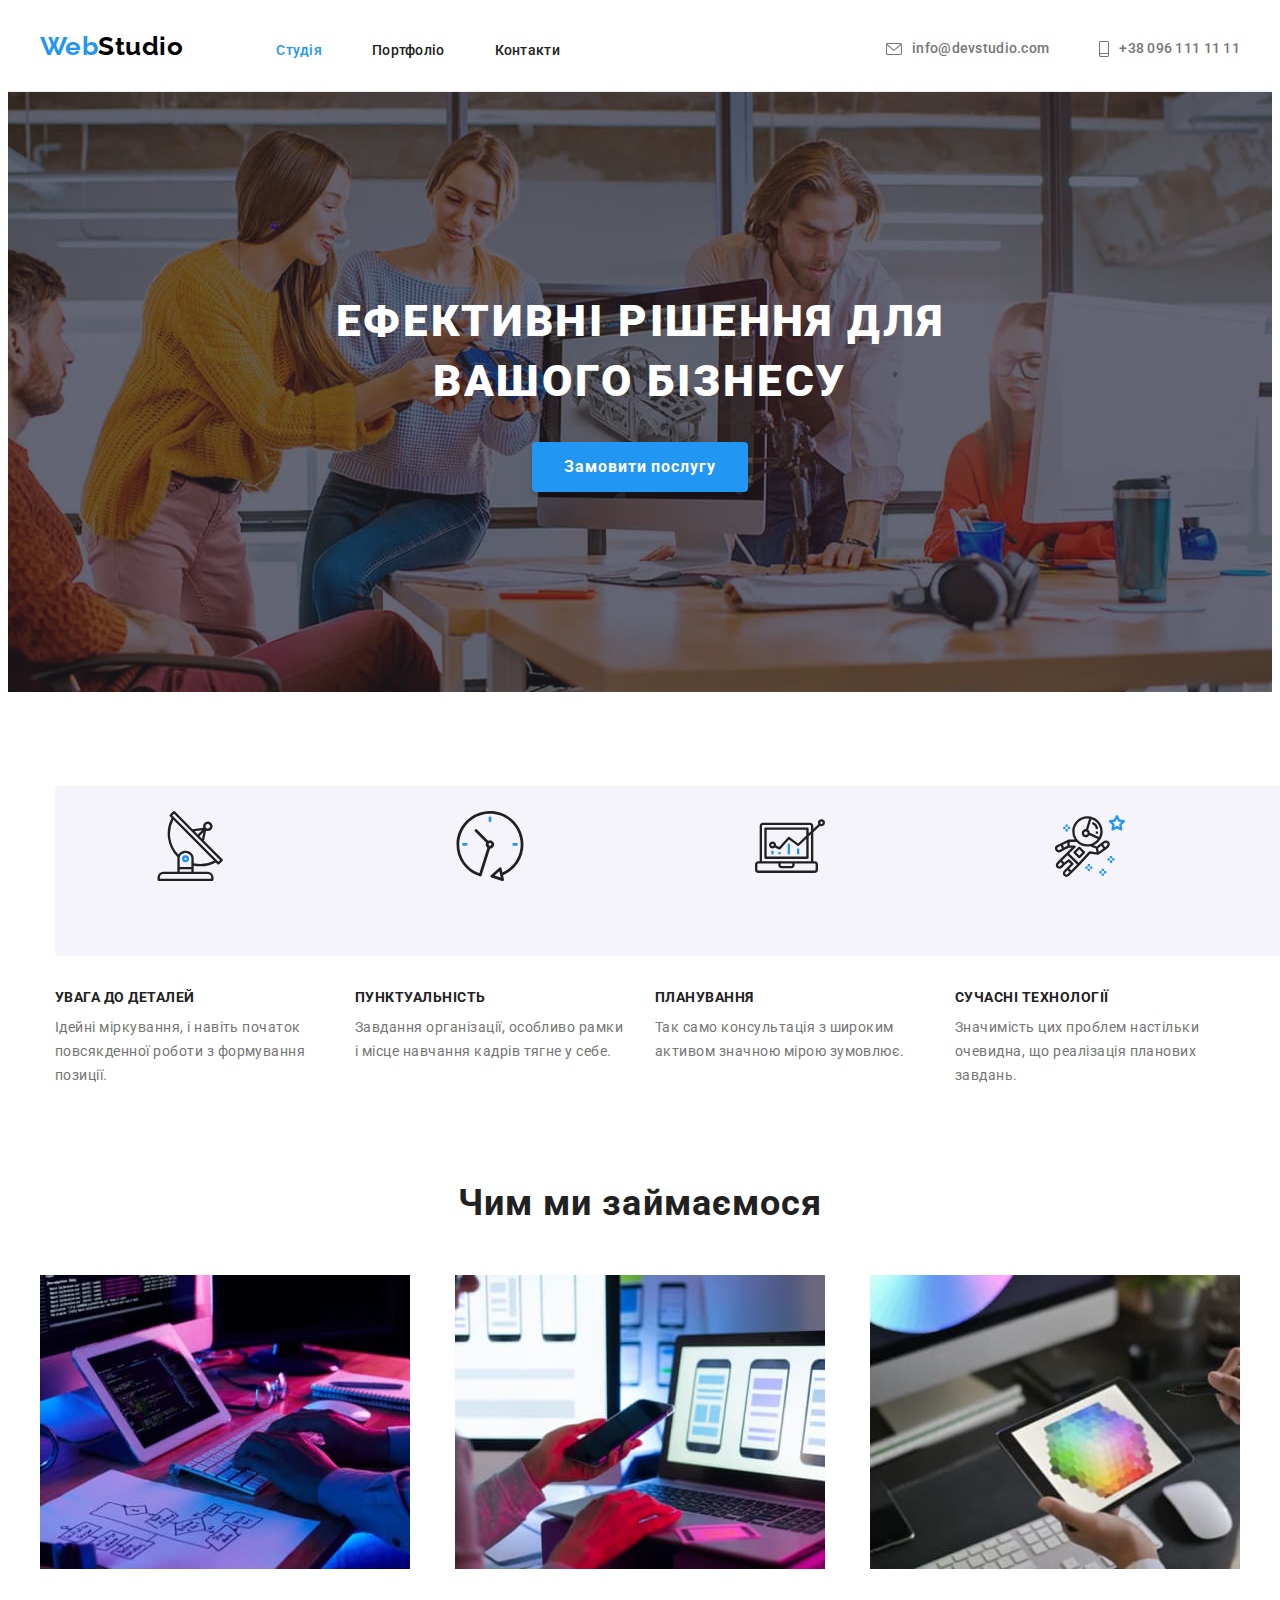
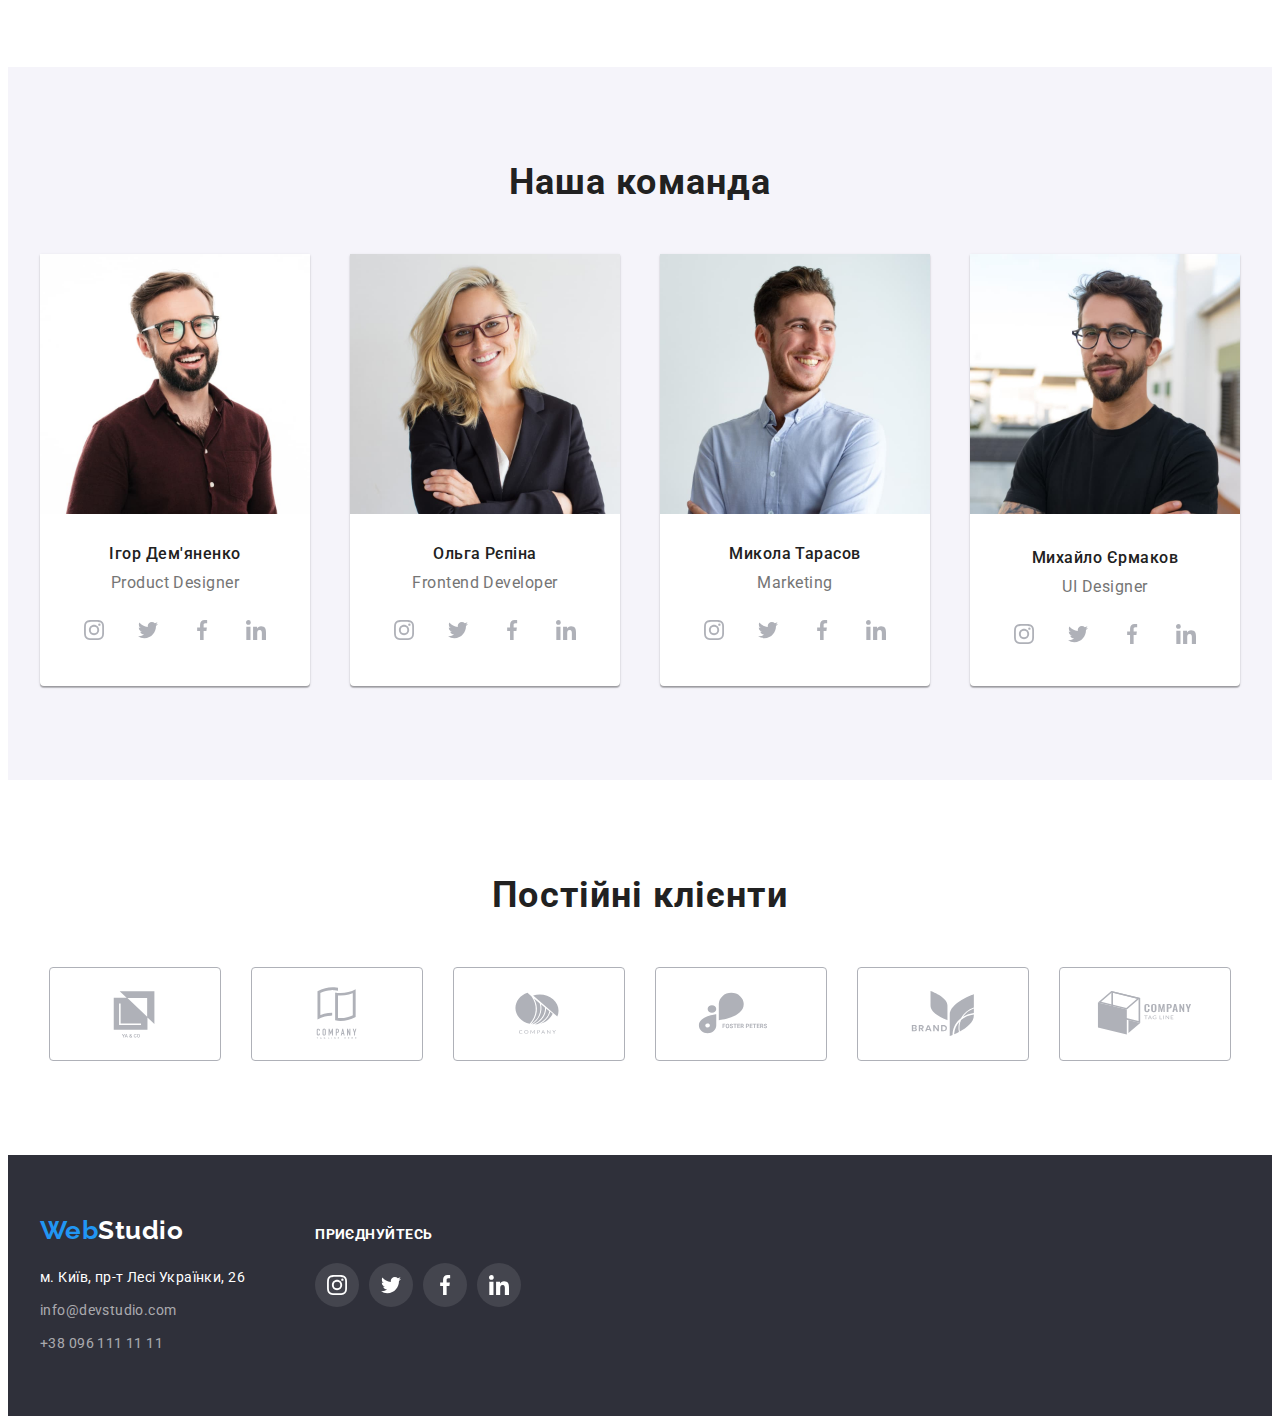
==== index.html @ 5b0006c1 "Копіює матеріали з попереднього завдання" ====
<!DOCTYPE html>
<html lang="uk">
  <head>
    <meta charset="UTF-8" />
    <meta http-equiv="X-UA-Compatible" content="IE=edge" />
    <meta name="viewport" content="width=device-width, initial-scale=1.0" />
    <title>WebStudio</title>
    <link rel="preconnect" href="https://fonts.googleapis.com" />
    <link rel="preconnect" href="https://fonts.gstatic.com" crossorigin />
    <link
      href="https://fonts.googleapis.com/css2?family=Raleway:wght@700&family=Roboto:wght@400;500;700&display=swap"
      rel="stylesheet"
    />
    <link
      rel="stylesheet"
      href="https://cdnjs.cloudflare.com/ajax/libs/modern-normalize/1.1.0/modern-normalize.min.css"
      integrity="sha512-wpPYUAdjBVSE4KJnH1VR1HeZfpl1ub8YT/NKx4PuQ5NmX2tKuGu6U/JRp5y+Y8XG2tV+wKQpNHVUX03MfMFn9Q=="
      crossorigin="anonymous"
      referrerpolicy="no-referrer"
    />
    <link rel="stylesheet" href="./css/common.css" />
    <link rel="stylesheet" href="./css/styles.css" />
  </head>
  <body>
    <header class="header">
      <div class="container main-header">
            <a href="./index.html" lang="en" class="logo list link"
              ><span class="logo-part">Web</span>Studio</a
            >
            <nav>
            <ul class="list link site-nav">
              <li class="item">
                <a href="./index.html" class="list link nav-list current">Студія</a>
              </li>
              <li class="item">
                <a href="./portfolio.html" class="list link nav-list">Портфоліо</a>
              </li>
              <li class="item"><a href="#" class="list link nav-list">Контакти</a></li>
            </ul>
          </nav>
          <ul class="list link site-nav sive-nav-contact">
            <li class="item list-item">
              <a href="mailto:info@devstudio.com"
                class="list link nav-list contacts"
                > <svg class="icons-contact" width="16" height="12">
                  <use href="./images/icomoon/icons.svg#icon-mail"></use>
                </svg> 
                info@devstudio.com</a
              >
            </li>
            <li class="item">
              <a href="tel:+380961111111" class="list link nav-list contacts"
                >
                <svg class="icons-contact" width="10" height="16">
                  <use href="./images/icomoon/icons.svg#icon-tel"></use>
                </svg>
                +38 096 111 11 11</a
              >
            </li>
          </ul>
      </div>
    </header>
    <main>
      <section class="hero">
        <h1 class="hero-title">Ефективні рішення для вашого бізнесу</h1>
        <button type="button" class="button">Замовити послугу</button>
      </section>
      <section class="section-feature">
        <div class="container">
          <h2 class="visually-hidden">Особливості</h2>
        <ul class="list link main-features">
          <li class="main-features-list">
            <svg class="icons-features" >
              <use href="./images/icomoon/icons.svg#icon-antenna" width="70" height="70"></use>
            </svg>
            <h3 class="features-title">Увага до деталей</h3>
            <p class="features-text">
              Ідейні міркування, і навіть початок повсякденної роботи з
              формування позиції.
            </p>
          </li>
          <li class="main-features-list">
            <svg class="icons-features">
              <use href="./images/icomoon/icons.svg#icon-clock" width="70" height="70"></use>
            </svg>
            <h3 class="features-title">Пунктуальність</h3>
            <p class="features-text">
              Завдання організації, особливо рамки і місце навчання кадрів тягне
              у себе.
            </p>
          </li>
          <li class="main-features-list">
            <svg class="icons-features">
              <use href="./images/icomoon/icons.svg#icon-diagram" width="70" height="70"></use>
            </svg>
            <h3 class="features-title">Планування</h3>
            <p class="features-text">
              Так само консультація з широким активом значною мірою зумовлює.
            </p>
          </li>
          <li class="main-features-list">
            <svg class="icons-features">
              <use href="./images/icomoon/icons.svg#icon-astronaut" width="70" height="70"></use>
            </svg>
            <h3 class="features-title">Сучасні технології</h3>
            <p class="features-text">
              Значимість цих проблем настільки очевидна, що реалізація планових
              завдань.
            </p>
          </li>
        </ul>
        </div>
      </section>
      <section class=" main-work">
        <div class="container">
          <h2 class="work">Чим ми займаємося</h2>
        <ul class="list link work-list">
          <li>
            <img src="./images/main/box1.jpg" alt="Друк-на-клавіатура" width="370" />
          </li>
          <li>
            <img src="./images/main/box2.jpg" alt="Телефон-в-руці" width="370" />
          </li>
          <li>
            <img src="./images/main/box3.jpg" alt="Зображення-на-планшеті" width="370" />
          </li>
        </ul>
        </div>
      </section>
      <section class="section-work">
        <div class="container">
          <h2 class="work">Наша команда</h2>
          <ul class="list link main-team">
            <li class="section-list">
              <img
                src="./images/main/img1.jpg"
                alt="Ігор Дем'яненко" 
                width="270" class="photo-team"
              />
            <div class="general">
                <h3 class="team">Ігор Дем'яненко</h3>
                <p lang="en" class="team-position">Product Designer</p>
            <ul   class="list icons-team-list">
              <li class="icons-team-item">
                <a class="icons-team-link" href="#">
                  <svg class="icons-team" width="20" height="20">
                    <use href="./images/icomoon/icons.svg#icon-instagram">
                    </use>
                  </svg>
                </a>
              </li>
              <li class="icons-team-item">
                <a class="icons-team-link" href="#">
                  <svg class="icons-team" width="20" height="20">
                    <use href="./images/icomoon/icons.svg#icon-twitter">
                    </use>
                  </svg>
                </a>
              </li>
              <li class="icons-team-item">
                <a class="icons-team-link" href="#">
                  <svg class="icons-team" width="20" height="20">
                    <use href="./images/icomoon/icons.svg#icon-facebook">
                    </use>
                  </svg> 
                </a>
              </li>
              <li class="icons-team-item">
                <a class="icons-team-link" href="#">
                  <svg class="icons-team" width="20" height="20">
                    <use href="./images/icomoon/icons.svg#icon-linkedin">
                    </use>
                  </svg> 
                </a>
              </li>  
            </ul>
            </div>
           
            </li>
            <li class="section-list">
              <img
                src="./images/main/img2.jpg"
                alt="Ольга Рєпіна"
                width="270" class="photo-team"
              />
              <div class="general">
                <h3 class="team">Ольга Рєпіна</h3>
                <p lang="en" class="team-position">Frontend Developer</p>
                <ul   class="list icons-team-list">
                  <li class="icons-team-item">
                    <a class="icons-team-link" href="#">
                      <svg class="icons-team" width="20" height="20">
                        <use href="./images/icomoon/icons.svg#icon-instagram">
                        </use>
                      </svg>
                    </a>
                  </li>
                  <li class="icons-team-item">
                    <a class="icons-team-link" href="#">
                      <svg class="icons-team" width="20" height="20">
                        <use href="./images/icomoon/icons.svg#icon-twitter">
                        </use>
                      </svg>
                    </a>
                  </li>
                  <li class="icons-team-item">
                    <a class="icons-team-link" href="#">
                      <svg class="icons-team" width="20" height="20">
                        <use href="./images/icomoon/icons.svg#icon-facebook">
                        </use>
                      </svg> 
                    </a>
                  </li>
                  <li class="icons-team-item">
                    <a class="icons-team-link" href="#">
                      <svg class="icons-team" width="20" height="20">
                        <use href="./images/icomoon/icons.svg#icon-linkedin">
                        </use>
                      </svg> 
                    </a>
                  </li>  
                </ul>
              </div>
            </li>
            <li class="section-list">
              <img
                src="./images/main/img3.jpg"
                alt="Микола Тарасов"
                width="270" class="photo-team"
              />
              <div class="general">
                <h3 class="team">Микола Тарасов</h3>
                <p lang="en" class="team-position">Marketing</p>
                <ul   class="list icons-team-list">
                  <li class="icons-team-item">
                    <a class="icons-team-link" href="#">
                      <svg class="icons-team" width="20" height="20">
                        <use href="./images/icomoon/icons.svg#icon-instagram">
                        </use>
                      </svg>
                    </a>
                  </li>
                  <li class="icons-team-item">
                    <a class="icons-team-link" href="#">
                      <svg class="icons-team" width="20" height="20">
                        <use href="./images/icomoon/icons.svg#icon-twitter">
                        </use>
                      </svg>
                    </a>
                  </li>
                  <li class="icons-team-item">
                    <a class="icons-team-link" href="#">
                      <svg class="icons-team" width="20" height="20">
                        <use href="./images/icomoon/icons.svg#icon-facebook">
                        </use>
                      </svg> 
                    </a>
                  </li>
                  <li class="icons-team-item">
                    <a class="icons-team-link" href="#">
                      <svg class="icons-team" width="20" height="20">
                        <use href="./images/icomoon/icons.svg#icon-linkedin">
                        </use>
                      </svg> 
                    </a>
                  </li>  
                </ul>
              </div>
            </li>
            <li class="section-list">
              <img
                src="./images/main/img4.jpg"
                alt="Михайло Єрмаков"
                width="270"
              />
              <div class="general">
                <h3 class="team">Михайло Єрмаков</h3>
                <p lang="en" class="team-position">UI Designer</p>
                <ul   class="list icons-team-list">
                  <li class="icons-team-item">
                    <a class="icons-team-link" href="#">
                      <svg class="icons-team" width="20" height="20">
                        <use href="./images/icomoon/icons.svg#icon-instagram">
                        </use>
                      </svg>
                    </a>
                  </li>
                  <li class="icons-team-item">
                    <a class="icons-team-link" href="#">
                      <svg class="icons-team" width="20" height="20">
                        <use href="./images/icomoon/icons.svg#icon-twitter">
                        </use>
                      </svg>
                    </a>
                  </li>
                  <li class="icons-team-item">
                    <a class="icons-team-link" href="#">
                      <svg class="icons-team" width="20" height="20">
                        <use href="./images/icomoon/icons.svg#icon-facebook">
                        </use>
                      </svg> 
                    </a>
                  </li>
                  <li class="icons-team-item">
                    <a class="icons-team-link" href="#">
                      <svg class="icons-team" width="20" height="20">
                        <use href="./images/icomoon/icons.svg#icon-linkedin">
                        </use>
                      </svg> 
                    </a>
                  </li>  
                </ul>
              </div>
            </li>
          </ul>
        </div>
      </section>
      <section class="section-clients">
        <div class="container">
          <h2 class="work">Постійні клієнти</h2> 
          <ul class="list icons-clients-list">
            <li>
              <a class="icons-clients-link" href="#">
                <svg class="icons-clients">
                  <use href="./images/icomoon/icons.svg#icon-client1"></use>
                </svg>
              </a>
            </li>
            <li>
              <a class="icons-clients-link" href="#">
                <svg class="icons-clients">
                  <use href="./images/icomoon/icons.svg#icon-client2"></use>
                </svg>
              </a>
            </li>
            <li>
              <a class="icons-clients-link" href="#">
                <svg class="icons-clients">
                  <use href="./images/icomoon/icons.svg#icon-client3"></use>
                </svg>
              </a>
            </li>
            <li>
              <a class="icons-clients-link" href="#">
                <svg class="icons-clients">
                  <use href="./images/icomoon/icons.svg#icon-client4"></use>
                </svg>
              </a>
            </li>
            <li>
              <a class="icons-clients-link" href="#">
                <svg class="icons-clients">
                  <use href="./images/icomoon/icons.svg#icon-client5"></use>
                </svg>
              </a>
            </li>
            <li>
              <a class="icons-clients-link" href="#">
                <svg class="icons-clients">
                  <use href="./images/icomoon/icons.svg#icon-client6"></use>
                </svg>
              </a>
            </li>
          </ul>
        </div>
      </section>
    </main>
    <footer class="footer">
      <div class="container box-flex">
            <div>
              <a href="./index.html" lang="en" class="logo-footer-part list link logo-footer"
              ><span class="logo-part">Web</span>Studio</a
            >
            <address class="main-address">
              <ul class="list link">
                <li>
                  <a
                    href="https://goo.gl/maps/CPtrU1FHBa2aNyZL9"
                    target="_blank"
                    rel="noopener noreferrer"
                    class="address list link"
                    >м. Київ, пр-т Лесі Українки, 26</a
                  >
                </li>
                <li class="mail-tel">
                  <a
                    href="mailto:info@devstudio.com"
                    class="list link address address-contacts"
                    >info@devstudio.com</a
                  >
                </li>
                <li class="mail-tel">
                  <a
                    href="tel:+380961111111"
                    class="list link address address-contacts tel-footer"
                    >+38 096 111 11 11</a
                  >
                </li>
              </ul>
            </address>
            </div>
         <div class="support">
            <h3 class="footer-title">приєднуйтесь</h3>
                <ul   class="list icons-team-list-footer">
                  <li class="icons-team-item">
                    <a class="icons-team-link icons-team-link-footer" href="#">
                      <svg class="icons-team icons-footer" width="20" height="20">
                        <use href="./images/icomoon/icons.svg#icon-instagram">
                        </use>
                      </svg>
                    </a>
                  </li>
                  <li class="icons-team-item">
                    <a class="icons-team-link icons-team-link-footer" href="#">
                      <svg class="icons-team icons-footer" width="20" height="20">
                        <use href="./images/icomoon/icons.svg#icon-twitter">
                        </use>
                      </svg>
                    </a>
                  </li>
                  <li class="icons-team-item">
                    <a class="icons-team-link icons-team-link-footer" href="#">
                      <svg class="icons-team icons-footer" width="20" height="20">
                        <use href="./images/icomoon/icons.svg#icon-facebook">
                        </use>
                      </svg> 
                    </a>
                  </li>
                  <li class="icons-team-item">
                    <a class="icons-team-link icons-team-link-footer" href="#">
                      <svg class="icons-team icons-footer" width="20" height="20">
                        <use href="./images/icomoon/icons.svg#icon-linkedin">
                        </use>
                      </svg> 
                    </a>
                  </li>  
                </ul>
         </div>
        </div>
    </footer>
  </body>
</html>
---- css/common.css ----
/* :root {
  --primary-text-color: #212121;
  --secondary-text-color: #757575;
  --accent-color: #2196f3;
  --primary-bgc: #ffffff;
  --secondary-bgc: #2f303a;
  --logo-part-color: #000000;
}

body {
  font-family: "Roboto", sans-serif;
  background: var(--primary-bgc);
  letter-spacing: 0.03em;
}

.list {
  list-style: none;
  padding: 0;
  margin: 0;
}

.link {
  text-decoration: none;
}

h1,
h2,
h3,
h4,
h5,
h6,
p {
  margin-top: 0;
  margin-bottom: 0;
}


.container {
  width: 1200px;
  padding-left: 15px;
  padding-right: 15px;
  margin: 0 auto;
}

.header {
  border-bottom: 1px solid #ECECEC;

.main-header {
  display: flex;
  align-items: baseline;

}

.logo {
  font-family: "Raleway", sans-serif;
  font-weight: 700;
  font-size: 26px;
  line-height: 1.2;
  color: var(--logo-part-color);
  margin-right: 93px;
}

.logo-part {
  color: var(--accent-color);
}

.site-nav {
  display: flex;
  padding: 32px 0;
}

.nav-list {
  font-weight: 500;
  font-size: 14px;
  line-height: 1.14;
  letter-spacing: 0.02em;
  color: var(--primary-text-color);
}

.nav-list:hover,
.nav-list:focus {
  color: var(--accent-color);
}

.nav-list.current {
  color: var(--accent-color);
}

.site-nav > .item + .item {
  margin-left: 50px;
}

.sive-nav-contact {
  margin-left: auto;
}

.list-item {
  display: flex;
}

.icons-contact {
  margin-right: 10px;
  cursor: pointer;
  fill: var(--secondary-text-color);
}

.contacts:hover,
.contacts:focus {
  color: var(--accent-color);
}

.contacts:hover .icons-contact,
.contacts:focus .icons-contact {
  fill: currentColor;
}

.contacts {
  display: flex;
  align-items: center;
  justify-content: center;
  color: var(--secondary-text-color);
}

.icons-team-link {
  width: 44px;
  height: 44px;
  border-radius: 50%;
  display: flex;
  align-items: center;
  justify-content: center;
  fill: #AFB1B8;
}

.icons-team-link:hover,
.icons-team-link:focus {
  background-color: var(--accent-color);
  fill: var(--primary-bgc);
}

.footer {
  display: flex;
  background-color: var(--secondary-bgc);
  padding: 60px 0;
}

.logo-footer {
  display: block;
  font-family: "Raleway", sans-serif;
  font-weight: 700;
  font-size: 26px;
  line-height: 1.2;
  color: var(--logo-part-color);
}

.logo-footer-part {
  color: var(--primary-bgc);
}

.main-address {
  margin-top: 20px;
}

.address {
  display: inline-block;
  font-style: normal;
  font-size: 14px;
  line-height: 1.71;
  letter-spacing: 0.03em;
  color: var(--primary-bgc);
}

.mail-tel {
  display: inline-block;
  display: flex;
  margin-top: 9px;
}

.address:hover,
.address:focus {
  color: var(--accent-color);
}

.address-contacts {
  color: rgba(255, 255, 255, 0.6);
}

.tel-footer {
  display: inline-block;
}

.icons-team-list-footer {
  display: flex;
  gap: 10px;
  padding-top: 20px;
  }

.footer-title {
font-weight: 700;
font-size: 14px;
line-height: 1.14;
text-transform: uppercase;
color: var(--primary-bgc);
}

.icons-team-link-footer {
  background-color:  rgba(255, 255, 255, 0.1);;
}

.icons-footer {
fill: var(--primary-bgc);
}

.box-flex {
  display: flex;
  align-items: baseline;
}

.support {
  margin-left: 70px;
}
---- css/styles.css ----
:root {
  --primary-text-color: #212121;
  --secondary-text-color: #757575;
  --accent-color: #2196f3;
  --primary-bgc: #ffffff;
  --secondary-bgc: #2f303a;
  --logo-part-color: #000000;
}

body {
  font-family: "Roboto", sans-serif;
  background: var(--primary-bgc);
  letter-spacing: 0.03em;
}

.list {
  list-style: none;
  padding: 0;
  margin: 0;
}

.link {
  text-decoration: none;
}

h1,
h2,
h3,
h4,
h5,
h6,
p {
  margin-top: 0;
  margin-bottom: 0;
}


.container {
  width: 1200px;
  padding-left: 15px;
  padding-right: 15px;
  margin: 0 auto;
}

.header {
  border-bottom: 1px solid #ECECEC;
}

.main-header {
  display: flex;
  align-items: baseline;

}

.logo {
  font-family: "Raleway", sans-serif;
  font-weight: 700;
  font-size: 26px;
  line-height: 1.2;
  color: var(--logo-part-color);
  margin-right: 93px;
}

.logo-part {
  color: var(--accent-color);
}

.site-nav {
  display: flex;
  padding: 32px 0;
}

.nav-list {
  font-weight: 500;
  font-size: 14px;
  line-height: 1.14;
  letter-spacing: 0.02em;
  color: var(--primary-text-color);
}

.nav-list:hover,
.nav-list:focus {
  color: var(--accent-color);
}

.nav-list.current {
  color: var(--accent-color);
}

.site-nav > .item + .item {
  margin-left: 50px;
}

.sive-nav-contact {
  margin-left: auto;
}

.list-item {
  display: flex;
}

.icons-contact {
  margin-right: 10px;
  cursor: pointer;
  fill: var(--secondary-text-color);
}

.contacts {
  display: flex;
  align-items: center;
  justify-content: center;
  color: var(--secondary-text-color);
}

.contacts:hover,
.contacts:focus {
  color: var(--accent-color);
}

.contacts:hover .icons-contact,
.contacts:focus .icons-contact {
  fill: currentColor;
}


.hero {
  max-width: 1600px;
  margin-left: auto;
  margin-right:auto;
  background-color: var(--secondary-bgc);
  background-image: linear-gradient(
                   rgba(47, 48, 58, 0.4), 
                  rgba(47, 48, 58, 0.4)
                  ), 
                  url(../images/bg.jpg);
  background-repeat: no-repeat;
  background-position: center;
  text-align: center;
  padding: 200px 0;
}

.hero-title {
  font-weight: 900;
  font-size: 44px;
  line-height: 1.36;
  letter-spacing: 0.06em;
  text-transform: uppercase;
  color: var(--primary-bgc);
  max-width: 696px;
  margin: 0 auto;
}

.button {
  font-family: "Roboto";
  font-weight: 700;
  font-size: 16px;
  line-height: 1.88;
  letter-spacing: 0.06em;
  color: var(--primary-bgc);
  background-color: var(--accent-color);
  border: transparent;
  box-shadow: 0px 4px 4px rgba(0, 0, 0, 0.15);
  border-radius: 4px;
  cursor: pointer;
  padding: 10px 32px;
  margin-top: 30px;
}

.button:hover,
.button:focus {
  background-color: #188ce8;
}

.section-feature {
  padding:94px 0;
}

.visually-hidden {
  position: absolute;
  white-space: nowrap;
  width: 1px;
  height: 1px;
  overflow: hidden;
  border: 0;
  padding: 0;
  clip: rect(0 0 0 0);
  clip-path: inset(50%);
  margin: -1px;
}

.main-features {
  display: flex;
  justify-content: center;
}

.main-features-list {
  width: 270px;
}

.main-features > .main-features-list + .main-features-list {
  margin-left: 30px;
}

.features-title {
  font-weight: 700;
  font-size: 14px;
  line-height: 1.14;
  text-transform: uppercase;
  color: var(--primary-text-color);
  margin-top: 30px;
}

.icons-features {
  padding: 25px 100px;
  width: 270px;
  height: 120px;
  background-color: #F5F4FA;
  border-radius: 4px;
}

.features-text {
  font-size: 14px;
  line-height: 1.71;
  color: var(--secondary-text-color);
  margin-top: 10px;
}

.section-work {
  background: #f5f4fa;
  padding: 94px 0;
}

.section-list {
  background-color: var(--primary-bgc);
  box-shadow: 0px 1px 3px rgba(0, 0, 0, 0.12), 0px 1px 1px rgba(0, 0, 0, 0.14), 0px 2px 1px rgba(0, 0, 0, 0.2);
  border-radius: 0px 0px 4px 4px;
}

.main-work {
  padding-bottom: 94px;
}

.work {
  font-size: 36px;
  line-height: 1.2;
  text-align: center;
  letter-spacing: 0.03em;
  color: var(--primary-text-color);
  margin-bottom: 50px;
}

.work-list {
  display: flex;
  justify-content: space-between;
}

.icons-team-list {
  display: flex;
  justify-content: center;
  gap: 10px;
  padding-top: 16px;
}

.icons-team-link {
  width: 44px;
  height: 44px;
  border-radius: 50%;
  display: flex;
  align-items: center;
  justify-content: center;
  fill: #AFB1B8;
}

.icons-team-link:hover,
.icons-team-link:focus {
  background-color: var(--accent-color);
  fill: var(--primary-bgc);
}

.main-team {
  display: flex;
  justify-content: space-between;
}

.photo-team {
  display: block;
}

.general {
  padding: 30px 0;
}

.team {
  font-weight: 500;
  font-size: 16px;
  line-height: 1.2;
  letter-spacing: 0.03em;
  color: var(--primary-text-color);
  text-align: center;
}

.team-position {
  color: var(--secondary-text-color);
  text-align: center;
  margin-top: 10px;
}

.section-clients {
  padding: 94px 0;
}

.icons-clients-list {
  display: flex;
  justify-content: center;
  gap: 30px;
}

.icons-clients-link {
  display: flex;
  align-items: center;
  justify-content: center;
  width: 170px;
  height: 92px;
  border: 1px solid #AFB1B8;
  border-radius: 4px;
}

.icons-clients {
  width: 106px;
  height: 60px;
  fill: #AFB1B8;
}

.icons-clients-link:hover,
.icons-clients-link:focus {
 border-color: var(--accent-color);
}

.icons-clients-link:hover .icons-clients,
.icons-clients-link:focus .icons-clients {
 fill: var(--accent-color);
}


.footer {
  display: flex;
  background-color: var(--secondary-bgc);
  padding: 60px 0;
}

.logo-footer {
  display: block;
  font-family: "Raleway", sans-serif;
  font-weight: 700;
  font-size: 26px;
  line-height: 1.2;
  color: var(--logo-part-color);
}

.logo-footer-part {
  color: var(--primary-bgc);
}

.main-address {
  margin-top: 20px;
}

.address {
  display: inline-block;
  font-style: normal;
  font-size: 14px;
  line-height: 1.71;
  letter-spacing: 0.03em;
  color: var(--primary-bgc);
}

.mail-tel {
  display: inline-block;
  display: flex;
  margin-top: 9px;
}

.address:hover,
.address:focus {
  color: var(--accent-color);
}

.address-contacts {
  color: rgba(255, 255, 255, 0.6);
}

.tel-footer {
  display: inline-block;
}

.icons-team-list-footer {
  display: flex;
  gap: 10px;
  padding-top: 20px;
  }

.footer-title {
font-weight: 700;
font-size: 14px;
line-height: 1.14;
text-transform: uppercase;
color: var(--primary-bgc);
}

.icons-team-link-footer {
  background-color:  rgba(255, 255, 255, 0.1);;
}

.icons-footer {
fill: var(--primary-bgc);
}

.box-flex {
  display: flex;
  align-items: baseline;
}

.support {
  margin-left: 70px;
}
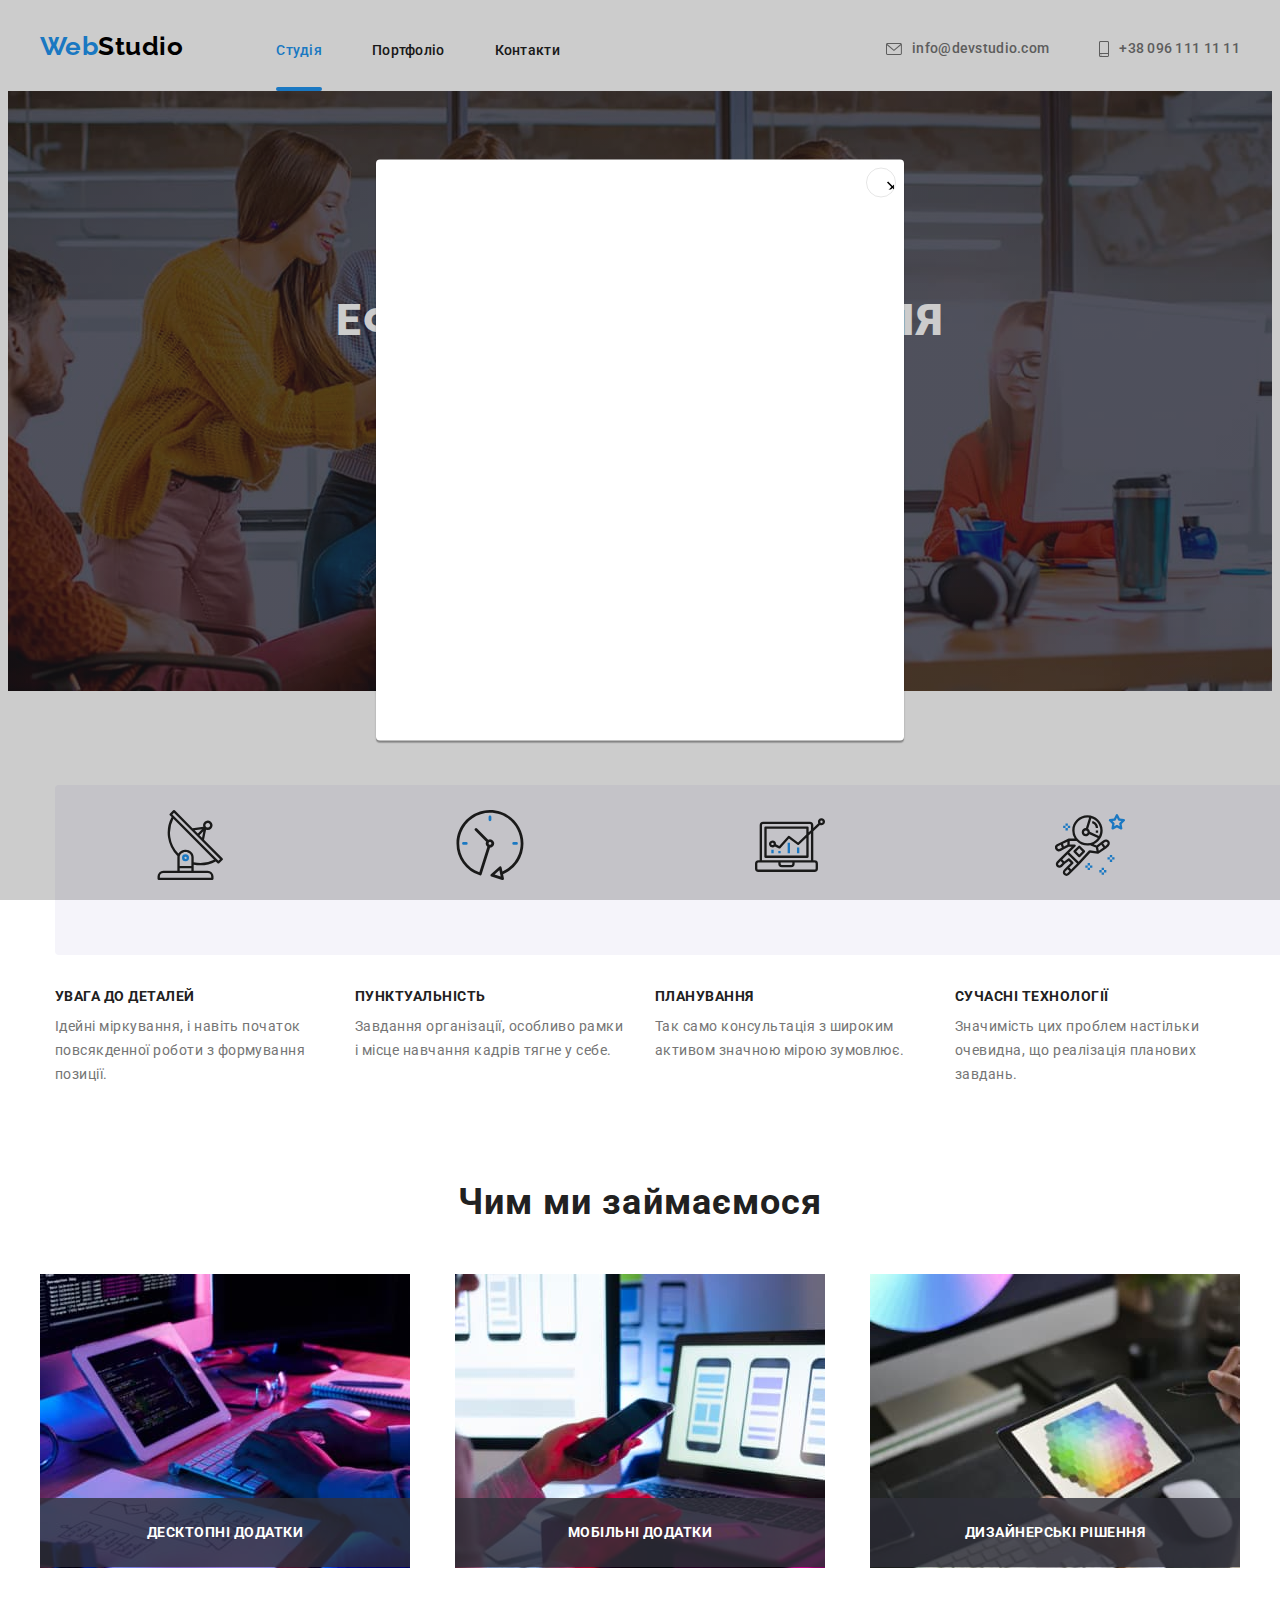
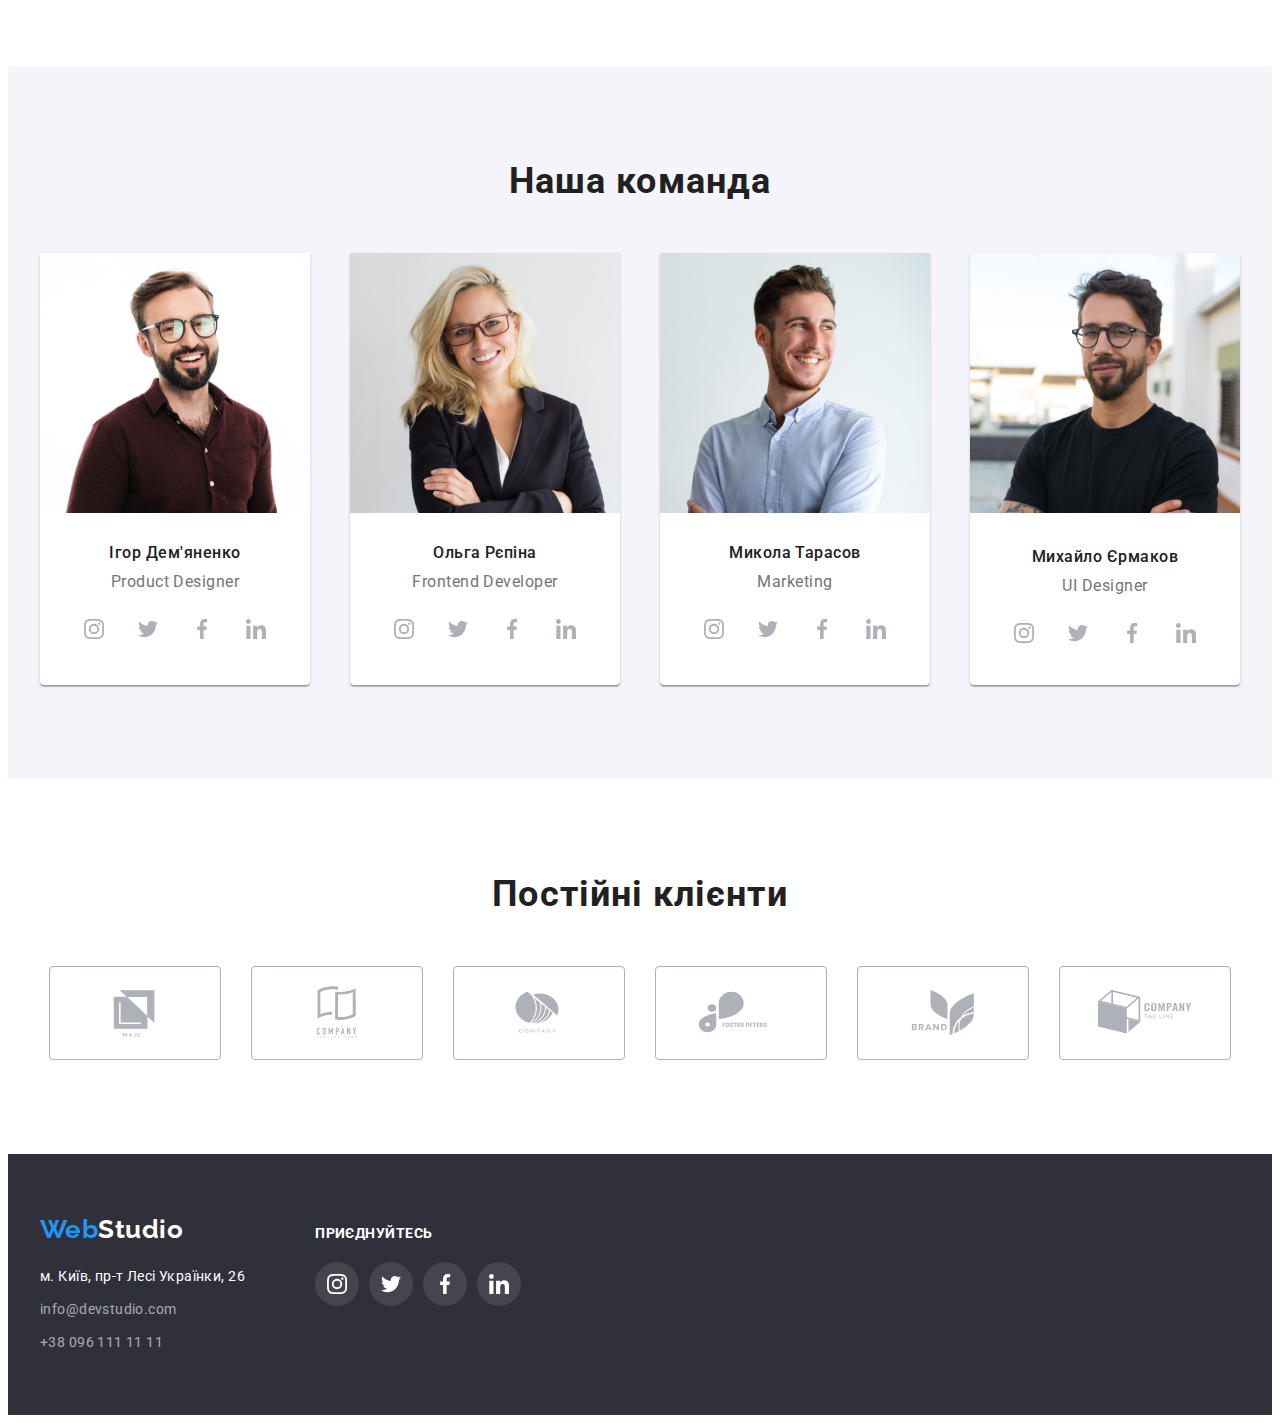
==== commit b9fb282b: "Створює модальне вікно" ====
--- a/index.html
+++ b/index.html
@@ -18,7 +18,6 @@
       crossorigin="anonymous"
       referrerpolicy="no-referrer"
     />
-    <link rel="stylesheet" href="./css/common.css" />
     <link rel="stylesheet" href="./css/styles.css" />
   </head>
   <body>
@@ -115,14 +114,17 @@
         <div class="container">
           <h2 class="work">Чим ми займаємося</h2>
         <ul class="list link work-list">
-          <li>
+          <li class="example-position">
             <img src="./images/main/box1.jpg" alt="Друк-на-клавіатура" width="370" />
-          </li>
-          <li>
+            <h3 class="work-title-bottom">Десктопні додатки</h3>
+          </li>
+          <li class="example-position">
             <img src="./images/main/box2.jpg" alt="Телефон-в-руці" width="370" />
-          </li>
-          <li>
+            <h3 class="work-title-bottom">Мобільні додатки</h3>
+          </li>
+          <li class="example-position">
             <img src="./images/main/box3.jpg" alt="Зображення-на-планшеті" width="370" />
+            <h3 class="work-title-bottom">Дизайнерські рішення</h3>
           </li>
         </ul>
         </div>
@@ -438,5 +440,16 @@
          </div>
         </div>
     </footer>
+    <div class="backdrop is-hidden">
+      <div class="modal">
+        <button aria-label="close" class="modal-button">
+          <svg class="modal-close-icon" width="11" height="11">
+            <use href="./images/portfolio/close-modal.svg"></use>
+          </svg>
+        </button>
+      </div>
+    </div>
+
+<script src="./js/modal.js"></script>
   </body>
 </html>
--- a/css/styles.css
+++ b/css/styles.css
@@ -42,10 +42,6 @@
   margin: 0 auto;
 }
 
-.header {
-  border-bottom: 1px solid #ECECEC;
-}
-
 .main-header {
   display: flex;
   align-items: baseline;
@@ -67,7 +63,6 @@
 
 .site-nav {
   display: flex;
-  padding: 32px 0;
 }
 
 .nav-list {
@@ -76,6 +71,7 @@
   line-height: 1.14;
   letter-spacing: 0.02em;
   color: var(--primary-text-color);
+  transition: color 250ms cubic-bezier(0.4, 0, 0.2, 1);
 }
 
 .nav-list:hover,
@@ -86,6 +82,24 @@
 .nav-list.current {
   color: var(--accent-color);
 }
+
+.item {
+position: relative;
+padding: 32px 0;
+}
+
+
+.nav-list.current::after {
+  position: absolute;
+  left: 0;
+  bottom: 0;
+  content: "";
+  width: 100%;
+  height: 4px;
+  background-color: var(--accent-color);
+  border-radius: 2px;
+  display: block;
+  }
 
 .site-nav > .item + .item {
   margin-left: 50px;
@@ -110,6 +124,7 @@
   align-items: center;
   justify-content: center;
   color: var(--secondary-text-color);
+  transition: color 250ms cubic-bezier(0.4, 0, 0.2, 1);
 }
 
 .contacts:hover,
@@ -121,7 +136,6 @@
 .contacts:focus .icons-contact {
   fill: currentColor;
 }
-
 
 .hero {
   max-width: 1600px;
@@ -164,6 +178,7 @@
   cursor: pointer;
   padding: 10px 32px;
   margin-top: 30px;
+  transition: background-color 250ms cubic-bezier(0.4, 0, 0.2, 1);
 }
 
 .button:hover,
@@ -254,6 +269,24 @@
   justify-content: space-between;
 }
 
+.example-position {
+  position: relative;
+}
+
+.work-title-bottom {
+position: absolute;
+width: 100%;
+top: 224px;
+padding: 27px 0;
+font-weight: 700;
+font-size: 14px;
+line-height: 1.1;
+text-align: center;
+text-transform: uppercase;
+color: var(--primary-bgc);
+background-color: rgba(47, 48, 58, 0.8);
+}
+
 .icons-team-list {
   display: flex;
   justify-content: center;
@@ -269,6 +302,8 @@
   align-items: center;
   justify-content: center;
   fill: #AFB1B8;
+  transition: background-color 250ms cubic-bezier(0.4, 0, 0.2, 1),
+              fill 250ms cubic-bezier(0.4, 0, 0.2, 1);
 }
 
 .icons-team-link:hover,
@@ -323,12 +358,14 @@
   height: 92px;
   border: 1px solid #AFB1B8;
   border-radius: 4px;
+  transition: border-color 250ms cubic-bezier(0.4, 0, 0.2, 1);
 }
 
 .icons-clients {
   width: 106px;
   height: 60px;
   fill: #AFB1B8;
+  transition: fill 250ms cubic-bezier(0.4, 0, 0.2, 1);
 }
 
 .icons-clients-link:hover,
@@ -372,6 +409,7 @@
   line-height: 1.71;
   letter-spacing: 0.03em;
   color: var(--primary-bgc);
+  transition: color 250ms cubic-bezier(0.4, 0, 0.2, 1);
 }
 
 .mail-tel {
@@ -422,4 +460,47 @@
 
 .support {
   margin-left: 70px;
+}
+
+.backdrop {
+  position: fixed;
+  top: 0;
+  left: 0;
+  width: 100%;
+  height: 100%;
+  background-color: rgba(0, 0, 0, 0.2);
+  /* opacity: 0; */
+  transition: opacity 250ms cubic-bezier(0.4, 0, 0.2, 1);
+}
+
+.modal {
+  position: absolute;
+  top: 50%;
+  left: 50%;
+  transform: translate(-50%, -50%);
+  min-width: 528px;
+  min-height: 581px;
+  background-color: var(--primary-bgc);
+  box-shadow: 0px 1px 3px rgba(0, 0, 0, 0.12), 0px 1px 1px rgba(0, 0, 0, 0.14), 0px 2px 1px rgba(0, 0, 0, 0.2);
+  border-radius: 4px;
+  
+}
+
+.modal-button {
+  position: absolute;
+  right: 8px;
+  margin-top: 8px;
+  display: block;
+  width: 30px;
+  height: 30px;
+  border-radius: 50%;
+  background-color: transparent;
+  border: 1px solid rgba(0, 0, 0, 0.1);
+  cursor: pointer;
+}
+
+.modal-close-icon {
+  display: block;
+  fill: var(--logo-part-color);
+  padding: 9px 10px;
 }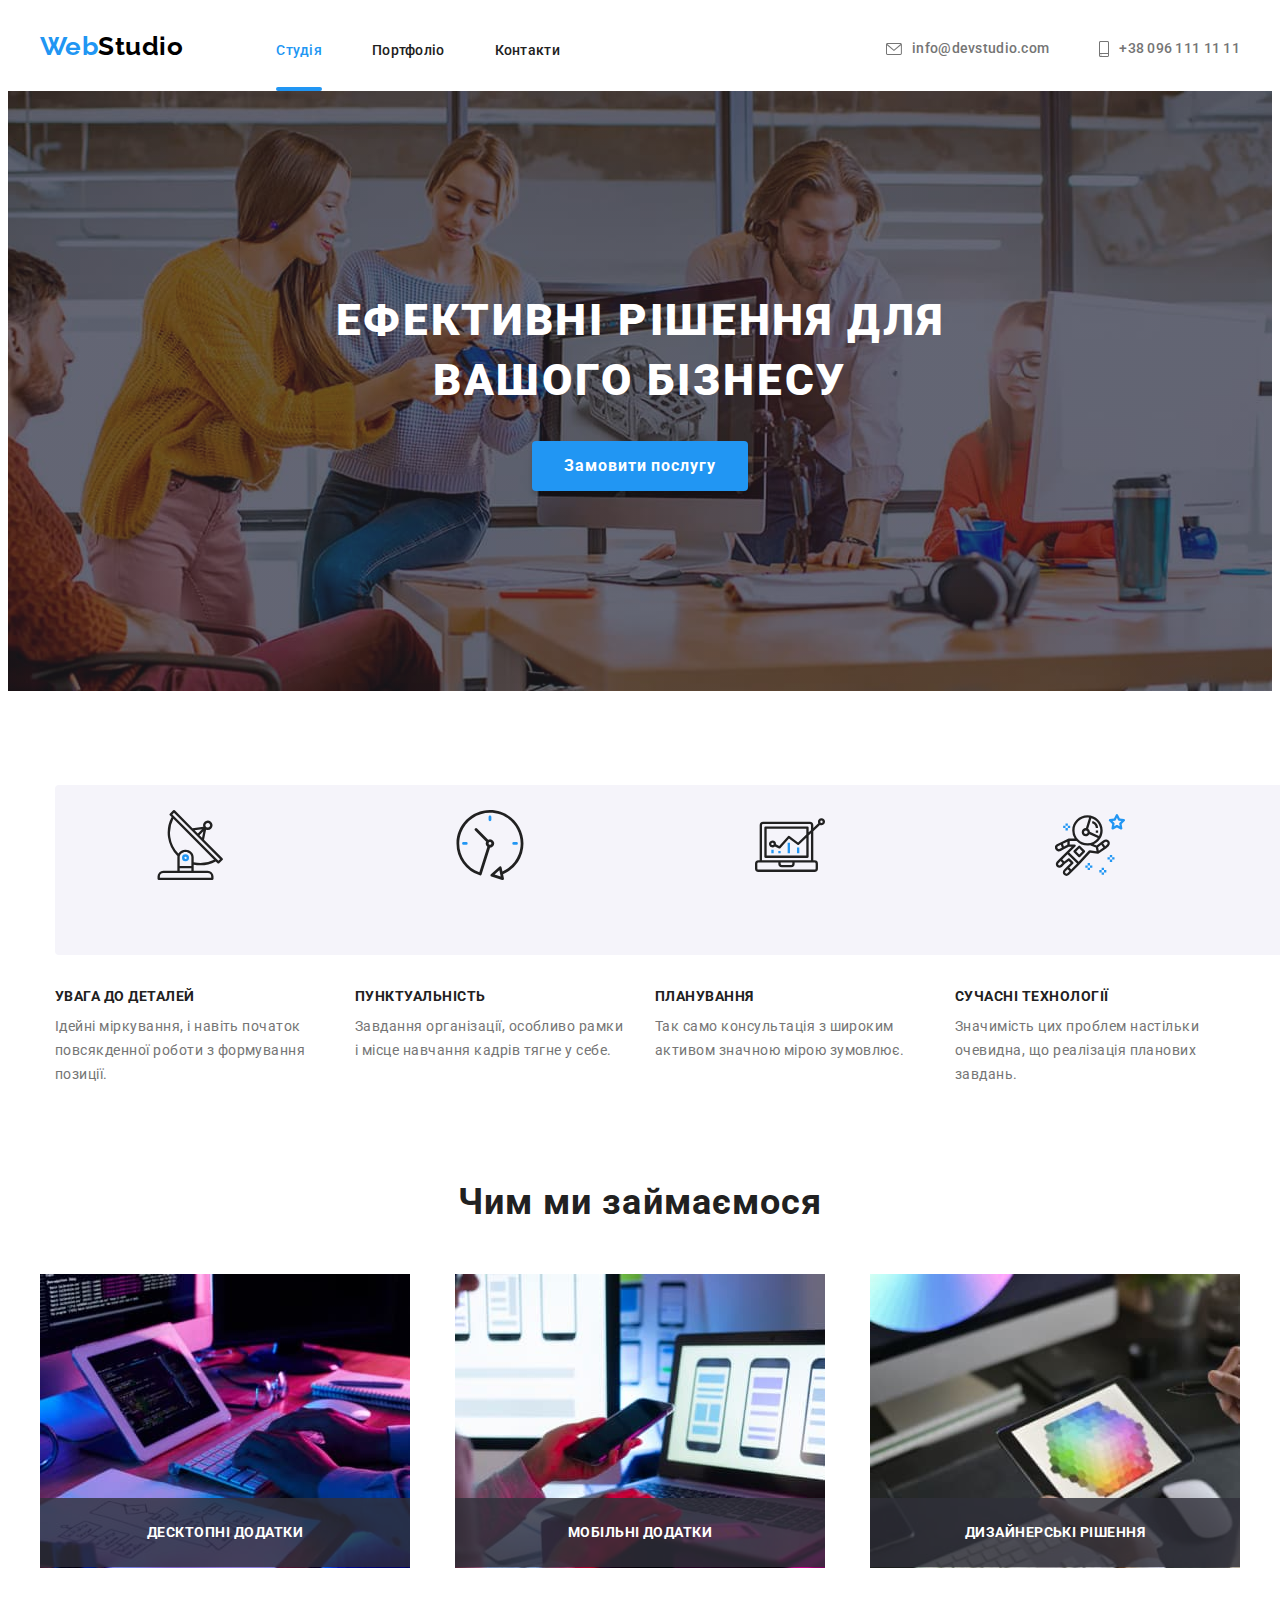
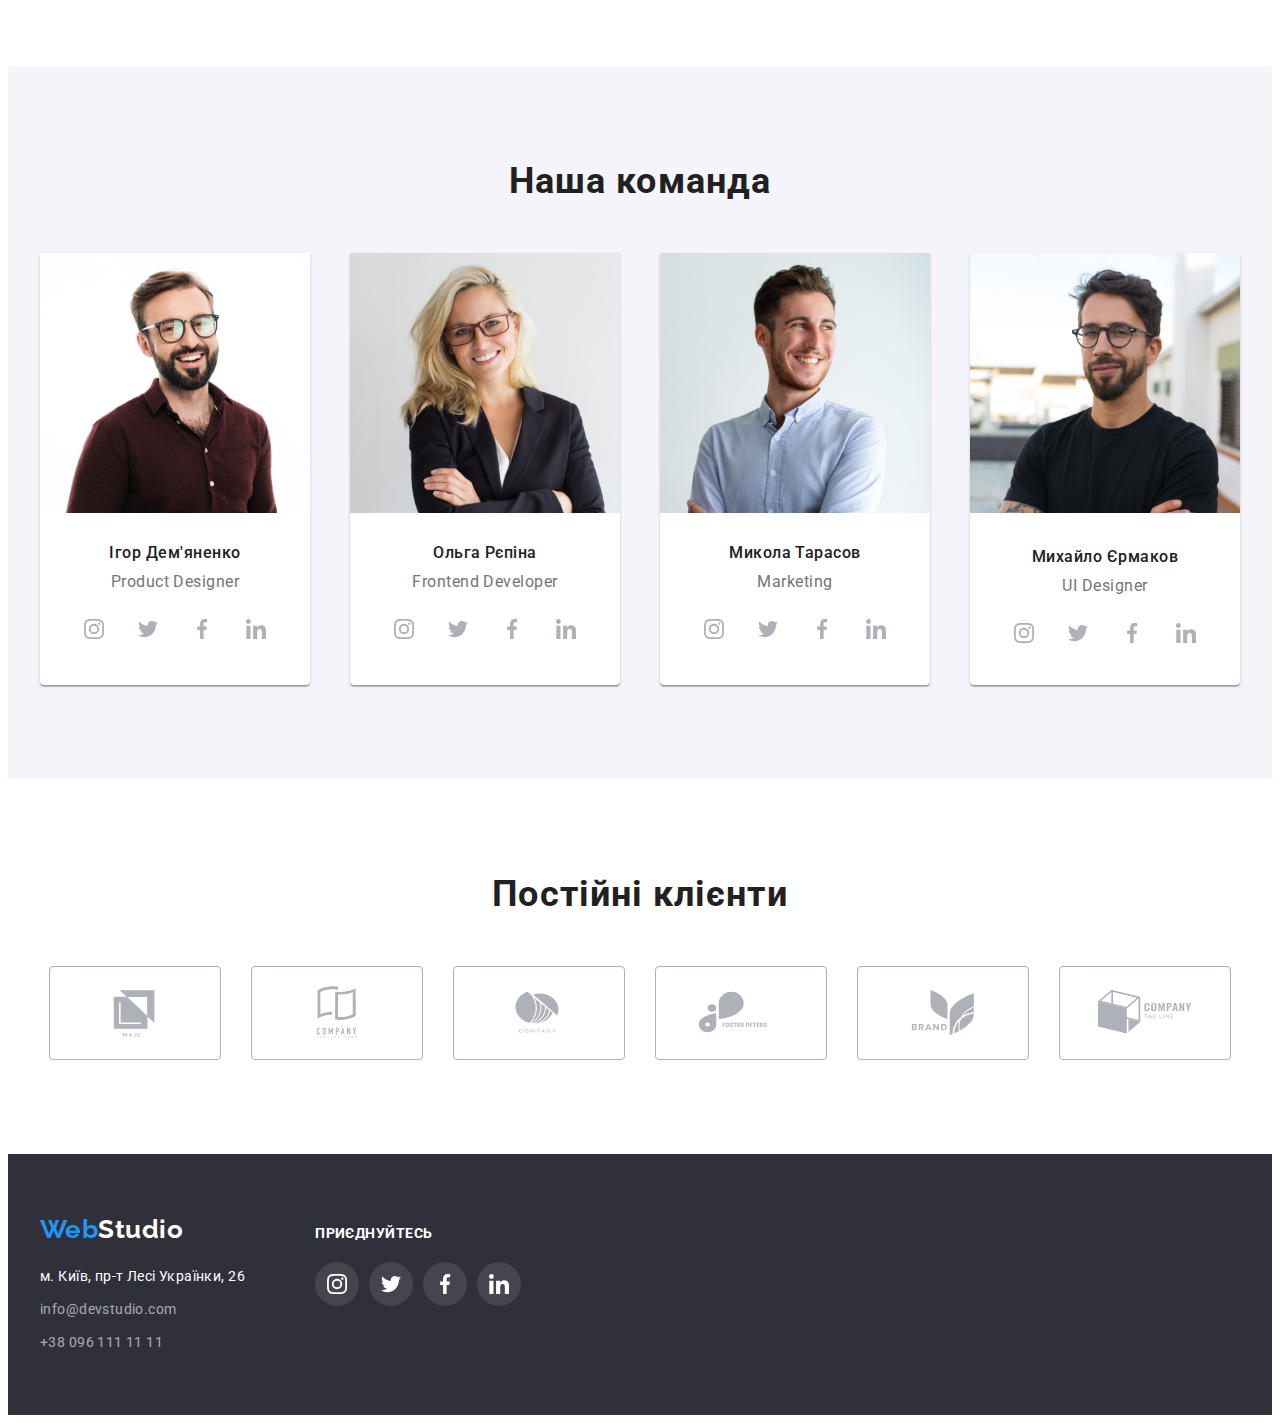
==== commit 803fc566: "Додає анімацію" ====
--- a/index.html
+++ b/index.html
@@ -62,7 +62,7 @@
     <main>
       <section class="hero">
         <h1 class="hero-title">Ефективні рішення для вашого бізнесу</h1>
-        <button type="button" class="button">Замовити послугу</button>
+        <button data-modal-open class="button">Замовити послугу</button>
       </section>
       <section class="section-feature">
         <div class="container">
@@ -440,11 +440,11 @@
          </div>
         </div>
     </footer>
-    <div class="backdrop is-hidden">
+    <div class="backdrop is-hidden" data-modal>
       <div class="modal">
-        <button aria-label="close" class="modal-button">
+        <button data-modal-close aria-label="close" class="modal-button">
           <svg class="modal-close-icon" width="11" height="11">
-            <use href="./images/portfolio/close-modal.svg"></use>
+            <use href="./images/portfolio/symbol-defs.svg#icon-Vector"></use>
           </svg>
         </button>
       </div>
--- a/css/styles.css
+++ b/css/styles.css
@@ -469,8 +469,12 @@
   width: 100%;
   height: 100%;
   background-color: rgba(0, 0, 0, 0.2);
-  /* opacity: 0; */
   transition: opacity 250ms cubic-bezier(0.4, 0, 0.2, 1);
+}
+
+.backdrop.is-hidden {
+  opacity: 0;
+  pointer-events: none;
 }
 
 .modal {
@@ -483,14 +487,15 @@
   background-color: var(--primary-bgc);
   box-shadow: 0px 1px 3px rgba(0, 0, 0, 0.12), 0px 1px 1px rgba(0, 0, 0, 0.14), 0px 2px 1px rgba(0, 0, 0, 0.2);
   border-radius: 4px;
-  
 }
 
 .modal-button {
   position: absolute;
   right: 8px;
   margin-top: 8px;
-  display: block;
+  display: flex;
+  align-items: center;
+  justify-content: center;
   width: 30px;
   height: 30px;
   border-radius: 50%;
@@ -502,5 +507,4 @@
 .modal-close-icon {
   display: block;
   fill: var(--logo-part-color);
-  padding: 9px 10px;
 }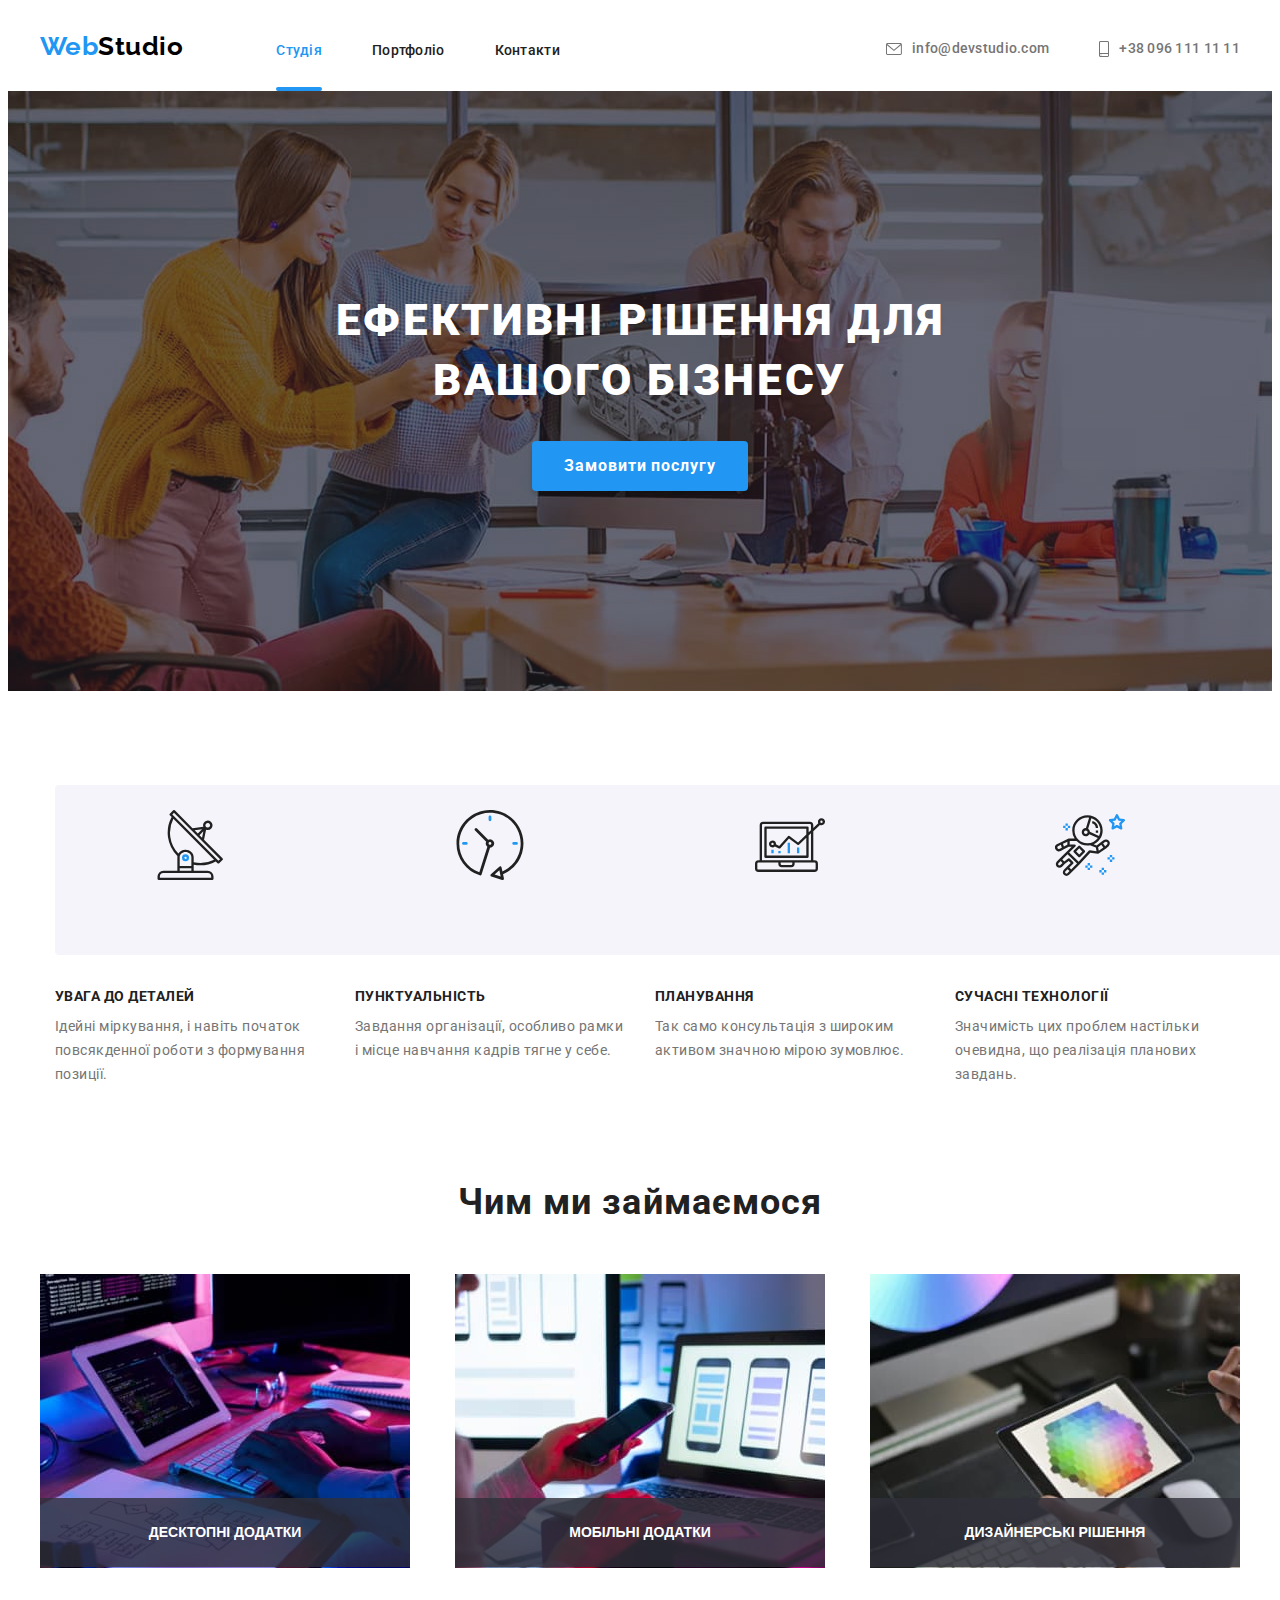
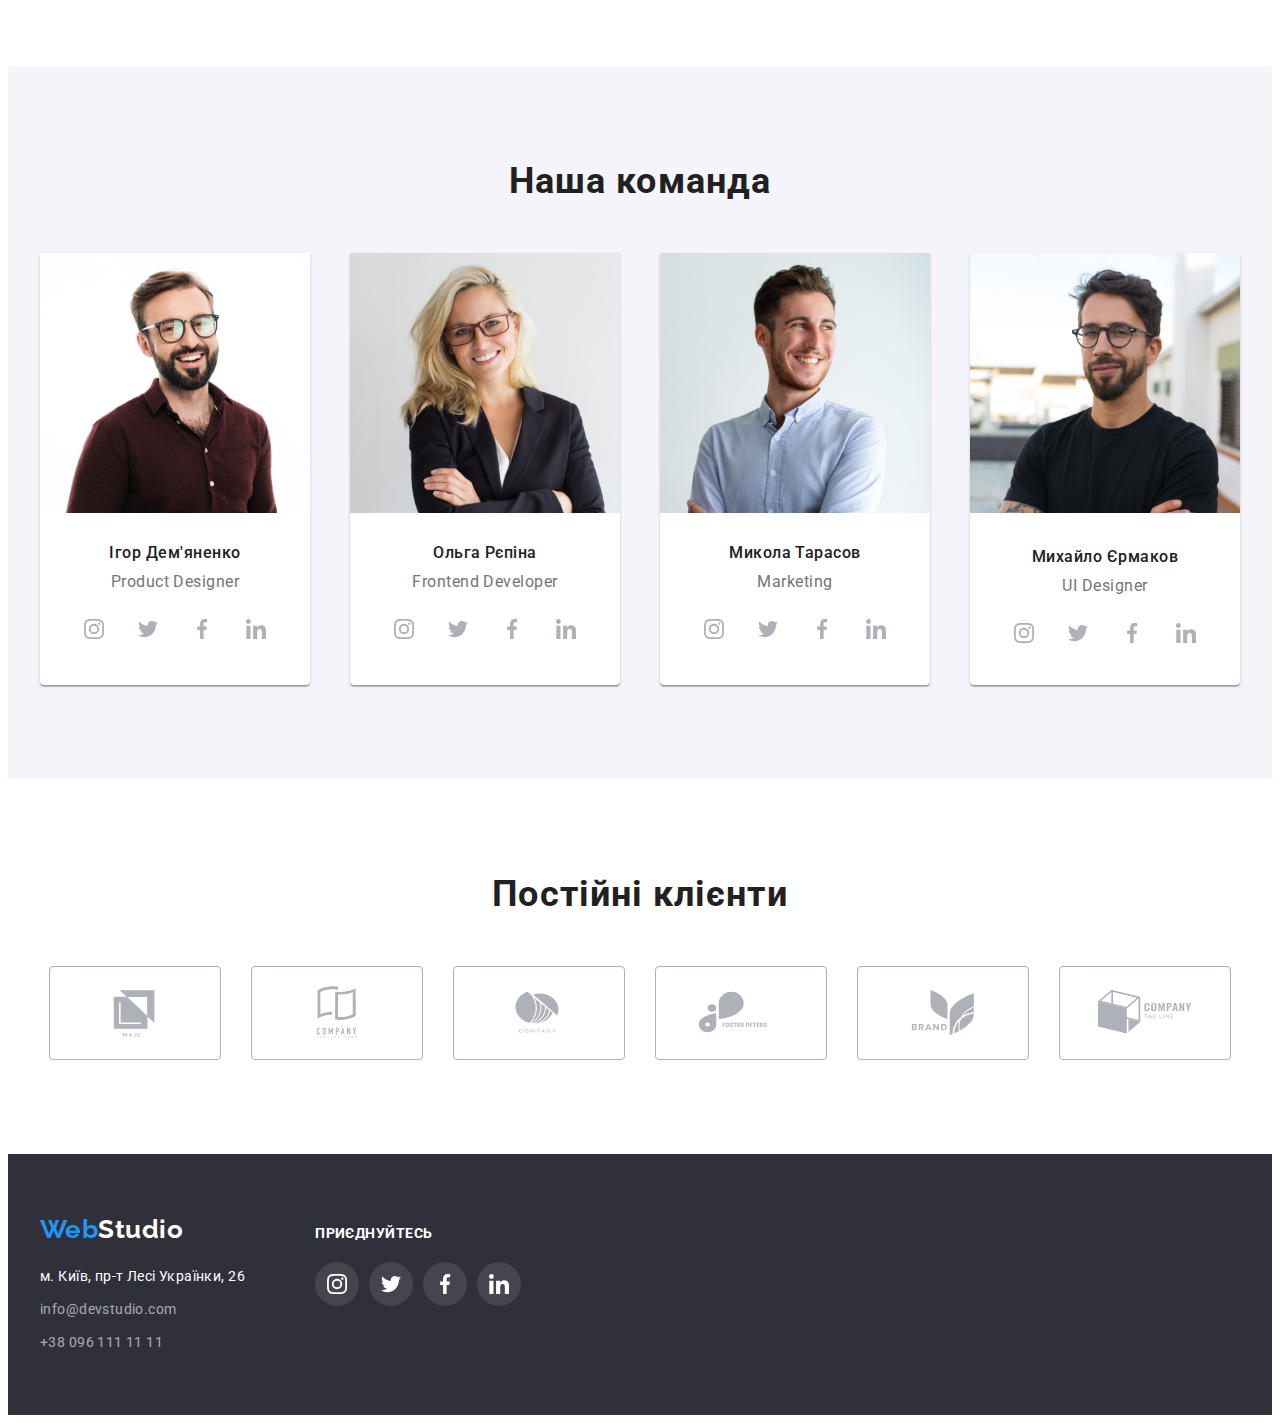
==== commit cf550e21: "Замінює кнопки" ====
--- a/index.html
+++ b/index.html
@@ -116,16 +116,16 @@
         <ul class="list link work-list">
           <li class="example-position">
             <img src="./images/main/box1.jpg" alt="Друк-на-клавіатура" width="370" />
-            <h3 class="work-title-bottom">Десктопні додатки</h3>
+            <button type="button" class="work-title-bottom">Десктопні додатки</button>
           </li>
           <li class="example-position">
             <img src="./images/main/box2.jpg" alt="Телефон-в-руці" width="370" />
-            <h3 class="work-title-bottom">Мобільні додатки</h3>
+            <button type="button" class="work-title-bottom">Мобільні додатки</button>
           </li>
           <li class="example-position">
             <img src="./images/main/box3.jpg" alt="Зображення-на-планшеті" width="370" />
-            <h3 class="work-title-bottom">Дизайнерські рішення</h3>
-          </li>
+            <button type="button" class="work-title-bottom">Дизайнерські рішення</button>
+          </li> 
         </ul>
         </div>
       </section>
--- a/css/styles.css
+++ b/css/styles.css
@@ -278,6 +278,7 @@
 width: 100%;
 top: 224px;
 padding: 27px 0;
+display: block;
 font-weight: 700;
 font-size: 14px;
 line-height: 1.1;
@@ -285,6 +286,8 @@
 text-transform: uppercase;
 color: var(--primary-bgc);
 background-color: rgba(47, 48, 58, 0.8);
+cursor: pointer;
+border: none;
 }
 
 .icons-team-list {
@@ -475,6 +478,7 @@
 .backdrop.is-hidden {
   opacity: 0;
   pointer-events: none;
+  visibility: hidden;
 }
 
 .modal {
